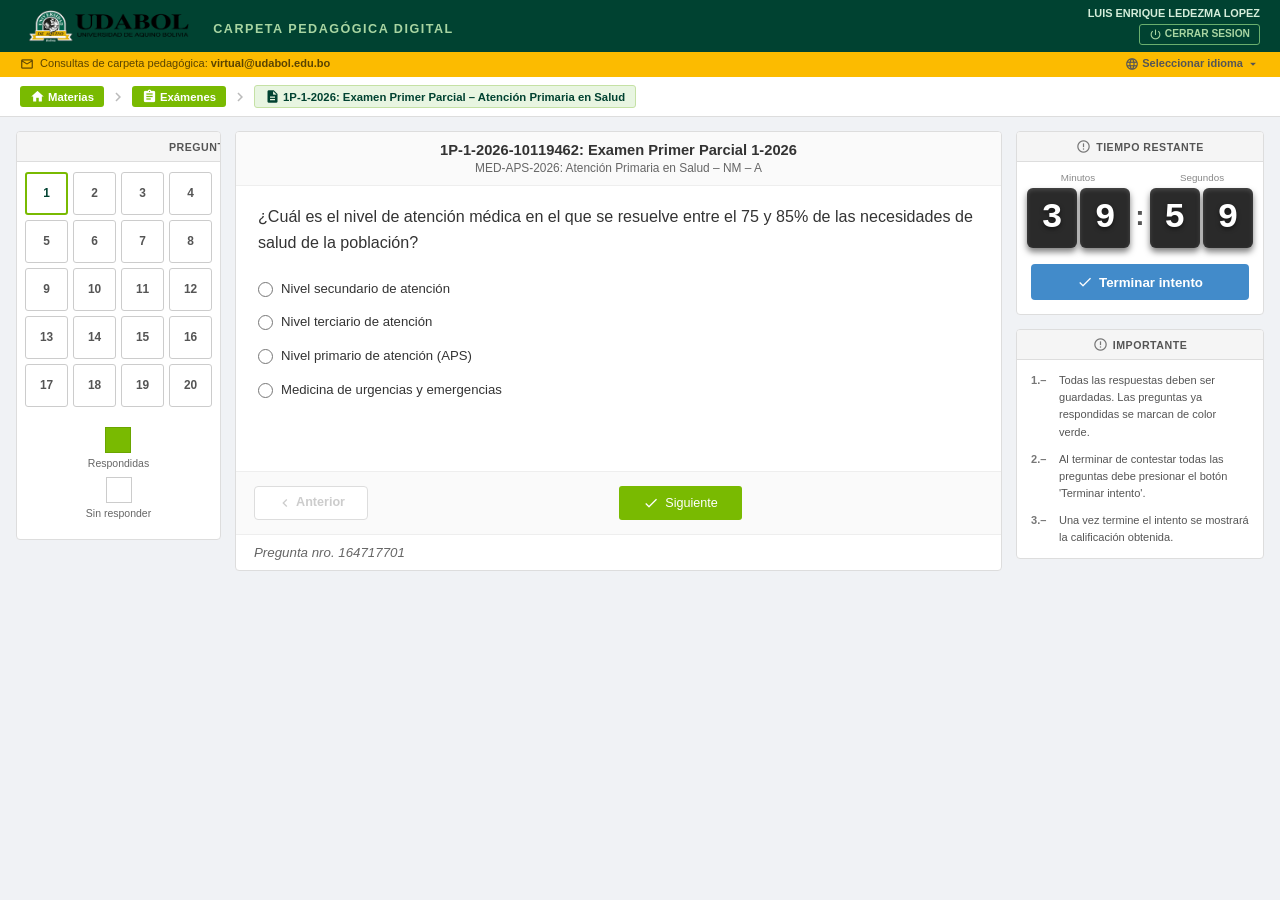
==== examen.html @ 2764cb0a "feat: implement exam interface with navigation, timer, and question bank management" ====
<!DOCTYPE html>
<html lang="es">
<head>
    <meta charset="UTF-8">
    <meta name="viewport" content="width=device-width, initial-scale=1.0">
    <title>Examen Primer Parcial – Atención Primaria | UDABOL</title>
    <link href="https://fonts.googleapis.com/icon?family=Material+Icons" rel="stylesheet">
    <link href="https://fonts.googleapis.com/css2?family=Roboto:wght@400;500;700&display=swap" rel="stylesheet">
    <link rel="stylesheet" href="stile.css">
</head>
<body>

<!-- TOP BAR -->
<div class="topbar">
    <div class="topbar-left">
        <div class="logo-box">
            <img src="udabol-logo.png" alt="UDABOL" class="logo-img">
        </div>
        <span class="topbar-center-title">CARPETA PEDAGÓGICA DIGITAL</span>
    </div>
    <div class="topbar-right">
        <div class="topbar-userblock">
            <span class="topbar-username" id="topbar-username">LUIS ENRIQUE LEDEZMA LOPEZ</span>
            <button class="btn-cerrar-sesion" onclick="finishAttempt()">
                <span class="material-icons" style="font-size:13px;vertical-align:middle;">power_settings_new</span>
                CERRAR SESION
            </button>
        </div>
    </div>
</div>

<!-- BARRA AMARILLA -->
<div class="alertbar">
    <span>
        <span class="material-icons alertbar-icon">mail_outline</span>
        Consultas de carpeta pedagógica:
        <a href="mailto:virtual@udabol.edu.bo">virtual@udabol.edu.bo</a>
    </span>
    <span class="alertbar-lang">
        <span class="material-icons" style="font-size:14px;vertical-align:middle;">language</span>
        Seleccionar idioma
        <span class="material-icons" style="font-size:14px;vertical-align:middle;">arrow_drop_down</span>
    </span>
</div>


<!-- ══════ EXAM SCREEN ══════ -->
<div id="exam-screen">


<!-- BREADCRUMB -->
<div class="breadcrumb-bar">
    <span class="crumb crumb-green">
        <span class="material-icons crumb-icon">home</span> Materias
    </span>
    <span class="material-icons crumb-sep">chevron_right</span>
    <span class="crumb crumb-green">
        <span class="material-icons crumb-icon">assignment</span> Exámenes
    </span>
    <span class="material-icons crumb-sep">chevron_right</span>
    <span class="crumb crumb-active">
        <span class="material-icons crumb-icon">description</span>
        1P-1-2026: Examen Primer Parcial – Atención Primaria en Salud
    </span>
</div>

<!-- GRID 3 COLUMNAS -->
<div class="page-grid">
    <aside class="col-left">
        <div class="white-box">
            <div class="box-header">
                <span class="material-icons box-header-icon">grid_view</span> PREGUNTAS
            </div>
            <div class="qnav-grid" id="qnav-grid"></div>
            <div class="legend-row">
                <div class="legend-item">
                    <div class="leg-swatch swatch-green"></div><span>Respondidas</span>
                </div>
                <div class="legend-item">
                    <div class="leg-swatch swatch-empty"></div><span>Sin responder</span>
                </div>
            </div>
        </div>
    </aside>

    <main class="col-center">
        <div class="white-box center-card">
            <div class="exam-meta">
                <div class="exam-meta-title">1P-1-2026-10119462: Examen Primer Parcial 1-2026</div>
                <div class="exam-meta-sub">MED-APS-2026: Atención Primaria en Salud – NM – A</div>
            </div>
            <div class="question-body" id="question-body">
                <div class="loading-init"><div class="mini-spinner"></div><p>Cargando examen…</p></div>
            </div>
            <div class="question-actions">
                <button id="prev-btn" class="btn-prev" onclick="goBack()" disabled>
                    <span class="material-icons" style="font-size:16px;vertical-align:middle;">chevron_left</span> Anterior
                </button>
                <button id="next-btn" class="btn-next" onclick="saveAndNext()" disabled>
                    <span class="material-icons" style="font-size:16px;vertical-align:middle;">check</span> Siguiente
                </button>
            </div>
            <div class="question-footer"><span id="q-footer-nro">Pregunta nro. —</span></div>
        </div>
    </main>

    <aside class="col-right">
        <div class="white-box timer-card">
            <div class="box-header" style="justify-content: center;">
                <span class="material-icons box-header-icon">error_outline</span> TIEMPO RESTANTE
            </div>
            <div class="timer-block">
                <div class="timer-labels"><span>Minutos</span><span></span><span>Segundos</span></div>
                <div class="timer-digits" id="timer-digits">
                    <div class="digit" id="d0">4</div>
                    <div class="digit" id="d1">0</div>
                    <div class="t-sep">:</div>
                    <div class="digit" id="d2">0</div>
                    <div class="digit" id="d3">0</div>
                </div>
            </div>
            <div class="timer-btn-row">
                <button id="term-btn" class="btn-term" onclick="finishAttempt()">
                    <span class="material-icons" style="font-size:16px;vertical-align:middle;">check</span> Terminar intento
                </button>
            </div>
        </div>
        <div class="white-box info-card">
            <div class="box-header" style="justify-content: center;">
                <span class="material-icons box-header-icon">error_outline</span> IMPORTANTE
            </div>
            <ol class="info-list">
                <li>Todas las respuestas deben ser guardadas. Las preguntas ya respondidas se marcan de color verde.</li>
                <li>Al terminar de contestar todas las preguntas debe presionar el botón 'Terminar intento'.</li>
                <li>Una vez termine el intento se mostrará la calificación obtenida.</li>
            </ol>
        </div>
    </aside>
</div>
</div><!-- /exam-screen -->

<!-- STATUS / OVERLAY / MODAL -->
<div id="status-toast" class="toast hidden"></div>
<div id="page-overlay" class="page-overlay hidden"><div class="overlay-spinner"></div></div>
<div id="finish-modal" class="modal-bg hidden">
    <div class="modal-box">
        <div class="modal-header">
            <span class="material-icons" style="vertical-align:middle;margin-right:6px;">school</span> Intento Finalizado
        </div>
        <div class="modal-body">
            <p>Respondidas: <strong id="m-ans">—</strong> / 20</p>
            <p class="modal-thanks">¡Intento Finalizado!</p>
        </div>
        <div class="modal-footer">
            <button class="btn-next" onclick="document.getElementById('finish-modal').classList.add('hidden')">
                <span class="material-icons" style="font-size:16px;vertical-align:middle;">close</span> Cerrar
            </button>
        </div>
    </div>
</div>

<script>
/* ════════════════════════════════════════════════════
   BANCO DE PREGUNTAS — 20 preguntas de Atención Primaria
   Embebidas directamente, sin depender del servidor
════════════════════════════════════════════════════ */
const QUESTIONS = [
    { id: 1, text: '¿Cuál es el nivel de atención médica en el que se resuelve entre el 75 y 85% de las necesidades de salud de la población?', options: { a: 'Nivel secundario de atención', b: 'Nivel terciario de atención', c: 'Nivel primario de atención (APS)', d: 'Medicina de urgencias y emergencias' } },
    { id: 2, text: 'En la Atención Primaria de Salud, ¿cuál de los siguientes principios fue declarado en la Conferencia de Alma-Ata (1978)?', options: { a: 'La salud es un privilegio exclusivo de países desarrollados', b: 'La salud para todos en el año 2000 mediante la APS', c: 'La medicina especializada debe preceder a la atención básica', d: 'El acceso a la salud depende exclusivamente del ingreso económico' } },
    { id: 3, text: 'Un paciente de 62 años presenta tos productiva de más de 3 semanas, pérdida de peso y sudoración nocturna. ¿Cuál es la primera sospecha diagnóstica en APS?', options: { a: 'Neumonía bacteriana adquirida en la comunidad', b: 'Asma bronquial severa', c: 'Tuberculosis pulmonar', d: 'Cáncer de pulmón en estadio IV' } },
    { id: 4, text: '¿Cuál es la vacuna que se administra al recién nacido en las primeras 24 horas de vida, según el esquema de vacunación en Bolivia?', options: { a: 'Triple viral (SRP)', b: 'BCG y vacuna contra la hepatitis B', c: 'Pentavalente y antipolio oral', d: 'Antineumocócica y antirrotavirus' } },
    { id: 5, text: 'Una madre trae a su niño de 3 años con fiebre de 38.8°C, tos y rinorrea de 4 días de evolución, sin dificultad respiratoria. ¿Cuál es el manejo más apropiado en APS?', options: { a: 'Internación y antibioticoterapia intravenosa inmediata', b: 'Solicitar tomografía de tórax urgente', c: 'Tratamiento sintomático, hidratación y control en 48 horas', d: 'Administración de corticoides inhalados de forma urgente' } },
    { id: 6, text: '¿Cuál de los siguientes parámetros se utiliza para clasificar la desnutrición según la OMS en niños menores de 5 años?', options: { a: 'Índice de masa corporal (IMC) mayor a 30', b: 'Peso para la talla (P/T) con puntaje Z menor a -2', c: 'Circunferencia abdominal mayor al percentil 90', d: 'Hemoglobina glicosilada (HbA1c) mayor al 6.5%' } },
    { id: 7, text: 'En el control prenatal, ¿cuántas consultas mínimas recomienda la OMS para un embarazo de bajo riesgo?', options: { a: '2 consultas (primer y tercer trimestre)', b: '4 consultas distribuidas a lo largo del embarazo', c: '8 o más contactos con el sistema de salud', d: '12 consultas mensuales desde el primer mes' } },
    { id: 8, text: '¿Cuál es la definición de "cobertura de vacunación" en el contexto de la Atención Primaria de Salud?', options: { a: 'El porcentaje de vacunas vencidas eliminadas del stock', b: 'El número de dosis de vacunas almacenadas en el centro de salud', c: 'El porcentaje de personas de la población objetivo que recibieron las vacunas programadas', d: 'La temperatura de conservación adecuada de las vacunas en la cadena de frío' } },
    { id: 9, text: 'Un paciente con diagnóstico de hipertensión arterial esencial (estadio 1) acude a consulta en el primer nivel. ¿Cuál es el tratamiento inicial recomendado?', options: { a: 'Digoxina más furosemida en dosis alta', b: 'Cambios en el estilo de vida durante 3 a 6 meses y seguimiento', c: 'Derivación inmediata a cardiología para inicio de tratamiento', d: 'Anticoagulación con warfarina y control semanal' } },
    { id: 10, text: '¿Qué instrumento de tamizaje se utiliza en APS para detectar depresión en adultos de forma breve y validada?', options: { a: 'Escala de Apgar familiar', b: 'Test de Audit-C', c: 'Cuestionario PHQ-9 (Patient Health Questionnaire)', d: 'Escala de Braden para úlceras por presión' } },
    { id: 11, text: 'En el modelo de atención familiar de APS, ¿cuál es el objetivo principal del "diagnóstico de salud familiar"?', options: { a: 'Identificar enfermedades raras en miembros de la familia', b: 'Determinar los problemas de salud, recursos y riesgos del grupo familiar para planificar intervenciones', c: 'Realizar cirugías ambulatorias en el domicilio del paciente', d: 'Sustituir la historia clínica individual por la historia colectiva' } },
    { id: 12, text: '¿Cuál de las siguientes acciones corresponde a la prevención primaria en salud?', options: { a: 'Diagnóstico precoz de diabetes mediante tamizaje en adultos mayores', b: 'Rehabilitación de pacientes después de un accidente cerebrovascular', c: 'Vacunación, educación sanitaria y promoción de hábitos saludables', d: 'Tratamiento oportuno de la tuberculosis para evitar contagios' } },
    { id: 13, text: 'Una paciente de 28 años embarazada a las 20 semanas presenta presión arterial de 150/100 mmHg en dos tomas con 6 horas de diferencia, sin proteinuria. ¿Cuál es el diagnóstico más probable?', options: { a: 'Hipertensión crónica preexistente', b: 'Preeclampsia con criterios de severidad', c: 'Hipertensión gestacional', d: 'Eclampsia inminente' } },
    { id: 14, text: '¿Cuál es la diarrea que representa mayor riesgo de mortalidad en niños menores de 5 años según la OMS?', options: { a: 'Diarrea crónica con moco y sangre', b: 'Diarrea aguda con deshidratación grave', c: 'Diarrea persistente con flatulencia', d: 'Diarrea osmótica por intolerancia a la lactosa' } },
    { id: 15, text: 'En el Programa de Control del Niño Sano, ¿qué evalúa la escala de Denver II?', options: { a: 'El estado nutricional mediante tablas de peso y talla', b: 'El desarrollo psicomotor en áreas personal-social, motora fina, lenguaje y motora gruesa', c: 'El riesgo cardiovascular en niños mayores de 10 años', d: 'La madurez pulmonar fetal antes del nacimiento' } },
    { id: 16, text: 'Un hombre de 50 años con IMC de 31 kg/m², sin síntomas, consulta para chequeo. La glucemia en ayunas es de 118 mg/dL. ¿Cuál es la clasificación diagnóstica?', options: { a: 'Diabetes mellitus tipo 2 establecida', b: 'Hipoglucemia de ayuno', c: 'Glucemia en ayunas alterada (prediabetes)', d: 'Síndrome metabólico con hiperglucemia severa' } },
    { id: 17, text: '¿Cuál es el método anticonceptivo de barrera más eficaz para la prevención simultánea de embarazo e infecciones de transmisión sexual (ITS)?', options: { a: 'Diafragma cervical con espermicida', b: 'Condón masculino de látex usado correctamente', c: 'Dispositivo intrauterino de cobre (DIU-T)', d: 'Método de lactancia materna exclusiva (MELA)' } },
    { id: 18, text: '¿Cuál es la primera causa de morbimortalidad evitable en el mundo según la OMS, que el equipo de APS debe abordar con consejería?', options: { a: 'Consumo de alcohol en menores de edad', b: 'Tabaquismo y consumo de tabaco en todas sus formas', c: 'Sedentarismo y actividad física insuficiente', d: 'Consumo excesivo de azúcares refinados' } },
    { id: 19, text: 'En el seguimiento de un paciente con diabetes mellitus tipo 2 en APS, ¿con qué frecuencia se recomienda solicitar la hemoglobina glicosilada (HbA1c)?', options: { a: 'Una vez al año, en el mes de enero', b: 'Cada 3 a 6 meses según el grado de control glucémico', c: 'Solo cuando el paciente refiere síntomas hiperglucémicos', d: 'Mensualmente junto con la glicemia en ayunas' } },
    { id: 20, text: '¿Cuál es el criterio de la OMS para clasificar la anemia en mujeres adultas no embarazadas?', options: { a: 'Hemoglobina menor a 13 g/dL', b: 'Hemoglobina menor a 12 g/dL', c: 'Hematocrito menor al 45%', d: 'Ferritina sérica menor a 50 ng/mL' } }
];

/* ════════════════════════════════════════════════════
   ESTADO DEL EXAMEN
════════════════════════════════════════════════════ */
const TOTAL       = QUESTIONS.length;
const DURATION    = 40 * 60; // 40 minutos en segundos
let qIndex        = 0;
let answers       = {};
let timerInterval = null;
let timeLeft      = DURATION;
let examStarted   = false;

const $  = id => document.getElementById(id);
const ov = s  => $('page-overlay').classList.toggle('hidden', !s);

/* ── Persistencia con localStorage ── */
const STORAGE_KEY = 'udabol_exam_state';

function saveState() {
    const state = {
        examStarted: examStarted,
        startTimestamp: localStorage.getItem('udabol_start_ts'),
        qIndex: qIndex,
        answers: answers
    };
    localStorage.setItem(STORAGE_KEY, JSON.stringify(state));
}

function loadState() {
    try {
        const raw = localStorage.getItem(STORAGE_KEY);
        if (!raw) return null;
        return JSON.parse(raw);
    } catch(e) { return null; }
}

function clearState() {
    localStorage.removeItem(STORAGE_KEY);
    localStorage.removeItem('udabol_start_ts');
}

/* ── Toast ── */
function toast(msg, cls = 'info', ms = 3500) {
    const el = $('status-toast');
    el.textContent = msg;
    el.className   = `toast ${cls}`;
    el.classList.remove('hidden');
    clearTimeout(el._t);
    el._t = setTimeout(() => el.classList.add('hidden'), ms);
}

/* ── Timer ── */
function renderTimer(t) {
    if (t < 0) t = 0;
    const m = String(Math.floor(t / 60)).padStart(2, '0');
    const s = String(t % 60).padStart(2, '0');
    ['d0','d1','d2','d3'].forEach((id, i) => $(id).textContent = (m + s)[i]);
    $('timer-digits').classList.toggle('digits-warn', t <= 300);
}

function startTimer() {
    if (timerInterval) return;
    timerInterval = setInterval(() => {
        // Calcular tiempo restante desde el timestamp de inicio
        const startTs = parseInt(localStorage.getItem('udabol_start_ts'), 10);
        const elapsed = Math.floor((Date.now() - startTs) / 1000);
        timeLeft = Math.max(0, DURATION - elapsed);
        renderTimer(timeLeft);
        saveState();
        if (timeLeft <= 0) {
            clearInterval(timerInterval);
            toast('¡Tiempo terminado!', 'warn', 8000);
            finishAttempt(true);
        }
    }, 1000);
}

/* ── Navegación lateral ── */
function buildNav() {
    const grid = $('qnav-grid');
    grid.innerHTML = '';
    for (let i = 0; i < TOTAL; i++) {
        const btn = document.createElement('button');
        btn.id = `qb-${i}`;
        btn.textContent = i + 1;
        if (i === TOTAL - 1) {
            btn.className = 'qbtn qbtn-link';
            btn.title     = 'Ir a UDABOL';
            btn.onclick   = () => window.open('https://virtual.udabol.edu.bo/carpetaverde/estudiante/examenes', '_blank');
        } else {
            btn.className = 'qbtn';
            btn.onclick   = () => { recordCurrent(); loadQ(i); };
        }
        grid.appendChild(btn);
    }
    refreshNav();
}

function refreshNav() {
    for (let i = 0; i < TOTAL; i++) {
        const btn = $(`qb-${i}`);
        if (!btn) continue;
        btn.className = 'qbtn';
        if (i === qIndex)       btn.classList.add('qbtn-active');
        if (answers[i] != null) btn.classList.add('qbtn-done');
    }
}

function recordCurrent() {
    const sel = document.querySelector('input[name="opt"]:checked');
    if (sel) { answers[qIndex] = sel.value; refreshNav(); saveState(); }
}

function loadQ(idx) {
    if (idx < 0 || idx >= TOTAL) return;
    qIndex = idx;
    const q = QUESTIONS[idx], saved = answers[idx];
    $('question-body').innerHTML = `
        <p class="q-text">${q.text}</p>
        <div class="options-list">
            ${['a','b','c','d'].map(o => `
            <label class="option-row" id="lb-${o}">
                <input type="radio" name="opt" value="${o}" ${saved === o ? 'checked' : ''} onchange="onPick('${o}')">
                ${q.options[o]}
            </label>`).join('')}
        </div>`;
    $('q-footer-nro').textContent = `Pregunta nro. 1647177${String(q.id).padStart(2, '0')}`;
    refreshNav();
    $('prev-btn').disabled = idx === 0;
    saveState();
}

function onPick(val) {
    document.querySelectorAll('.option-row').forEach(l => l.classList.remove('option-selected'));
    const lbl = $(`lb-${val}`);
    if (lbl) lbl.classList.add('option-selected');
    answers[qIndex] = val;
    refreshNav();
    saveState();
}

function goBack() { recordCurrent(); if (qIndex > 0) loadQ(qIndex - 1); }

function saveAndNext() {
    recordCurrent();
    if (qIndex < TOTAL - 1) loadQ(qIndex + 1);
    else toast('Última pregunta. Puedes terminar el intento.', 'info', 5000);
}

function finishAttempt(auto = false) {
    if (!auto && !confirm('¿Estás seguro de que quieres terminar el intento?')) return;
    clearInterval(timerInterval);
    $('m-ans').textContent = Object.keys(answers).length;
    $('finish-modal').classList.remove('hidden');
    ['prev-btn','next-btn','term-btn'].forEach(id => $(id).disabled = true);
    clearState();
}

/* ════════════════════════════════════════════════════
   INICIO — carga directa del examen
════════════════════════════════════════════════════ */
window.addEventListener('DOMContentLoaded', () => {
    // Si no hay timestamp de inicio, crear uno ahora
    if (!localStorage.getItem('udabol_start_ts')) {
        localStorage.setItem('udabol_start_ts', String(Date.now()));
    }

    // Restaurar estado previo si existe
    const saved = loadState();
    if (saved && saved.examStarted) {
        answers = saved.answers || {};
        qIndex  = saved.qIndex || 0;
    }

    // Calcular tiempo restante
    const startTs = parseInt(localStorage.getItem('udabol_start_ts'), 10);
    const elapsed = Math.floor((Date.now() - startTs) / 1000);
    timeLeft = Math.max(0, DURATION - elapsed);
    examStarted = true;

    renderTimer(timeLeft);
    buildNav();
    loadQ(qIndex);
    $('prev-btn').disabled = qIndex === 0;
    $('next-btn').disabled = false;

    if (timeLeft <= 0) {
        toast('¡Tiempo terminado!', 'warn', 8000);
        finishAttempt(true);
    } else {
        startTimer();
        saveState();
    }
});

/* ════════════════════════════════════════════════════
   REGISTRO DEL SERVICE WORKER (Para funcionar Offline)
════════════════════════════════════════════════════ */
if ('serviceWorker' in navigator) {
    window.addEventListener('load', () => {
        navigator.serviceWorker.register('./sw.js')
            .then(r => console.log('SW registrado:', r.scope))
            .catch(e => console.log('SW error:', e));
    });
}
</script>
</body>
</html>
---- stile.css ----
/* ============================================================
   UDABOL – Réplica exacta (desktop + mobile)
   ============================================================ */

*, *::before, *::after { box-sizing: border-box; margin: 0; padding: 0; }

body {
    font-family: -apple-system, BlinkMacSystemFont, "Segoe UI", Arial, sans-serif;
    font-size: 14px;
    background: #f0f2f5;
    color: #333;
    min-height: 100vh;
}

/* ════════════════════════════════════
   START SCREEN — Réplica UDABOL
════════════════════════════════════ */
#start-screen {
    background: #1a1a1a;
    min-height: calc(100vh - 90px);
}
.start-body {
    padding: 14px 16px;
}
.start-card {
    background: #fff;
    border: 1px solid #ddd;
    border-radius: 4px;
    overflow: hidden;
}
.start-card-header {
    padding: 10px 14px;
    font-size: 0.95em;
    font-weight: 700;
    color: #333;
    border-bottom: 1px solid #eee;
    display: flex;
    align-items: center;
    gap: 6px;
}
.start-card-content {
    padding: 14px;
}
/* Aviso rojo IMPORTANTE */
.start-important {
    background: #f8d7da;
    border: 1px solid #f5c6cb;
    border-radius: 4px;
    padding: 12px 14px;
    font-size: 0.85em;
    color: #721c24;
    line-height: 1.5;
    margin-bottom: 14px;
}
.start-important strong {
    color: #c0392b;
}
/* Horario */
.start-horario {
    font-size: 0.84em;
    color: #555;
    line-height: 1.55;
    margin-bottom: 14px;
}
.start-horario strong {
    color: #333;
}
/* Tabla de exámenes */
.start-table-wrap {
    overflow-x: auto;
}
.start-exam-table {
    width: 100%;
    border-collapse: collapse;
    font-size: 0.82em;
}
.start-exam-table th {
    background: #f5f5f5;
    border: 1px solid #ddd;
    padding: 7px 8px;
    text-align: left;
    font-weight: 700;
    color: #555;
    font-size: 0.78em;
    text-transform: uppercase;
    letter-spacing: 0.3px;
    white-space: nowrap;
}
.start-exam-table td {
    border: 1px solid #ddd;
    padding: 8px 8px;
    color: #444;
    vertical-align: top;
    line-height: 1.45;
}
/* Botón Comenzar en la tabla */
.btn-comenzar {
    background: #79ba01;
    color: #fff;
    border: none;
    border-radius: 3px;
    padding: 6px 12px;
    font-size: 0.88em;
    font-weight: 600;
    cursor: pointer;
    white-space: nowrap;
    display: inline-flex;
    align-items: center;
    gap: 4px;
}
.btn-comenzar:hover {
    background: #6aa500;
}

/* ════════════════════════════════════
   TOP BAR
════════════════════════════════════ */
.topbar {
    background-color: #004231;
    color: #fff;
    display: flex;
    justify-content: space-between;
    align-items: center;
    padding: 7px 20px;
    gap: 12px;
}
.topbar-left  { display: flex; align-items: center; gap: 16px; }
.topbar-right { display: flex; align-items: center; }

.logo-box {
    background: transparent;
    border-radius: 3px;
    padding: 3px 8px;
    display: flex;
    align-items: center;
}
.logo-img { height: 32px; width: auto; display: block; object-fit: contain; }

.topbar-center-title {
    font-size: 0.9em;
    font-weight: 700;
    letter-spacing: 1.5px;
    color: #a8d5a2;
    margin-top: 5px;
}

.topbar-userblock {
    display: flex;
    flex-direction: column;
    align-items: flex-end;
    gap: 3px;
}
.topbar-username {
    font-size: 0.78em;
    font-weight: 700;
    color: #d4edda;
    line-height: 1.2;
    text-align: right;
}
.btn-cerrar-sesion {
    background: transparent;
    border: 1px solid #6aaf6e;
    color: #a8d5a2;
    border-radius: 3px;
    padding: 3px 9px;
    font-size: 0.73em;
    font-weight: 700;
    cursor: pointer;
    white-space: nowrap;
}

/* ════════════════════════════════════
   ALERT BAR
════════════════════════════════════ */
.alertbar {
    background-color: #fcbb00;
    border-bottom: 1px solid #fcbb00;
    padding: 5px 20px;
    display: flex;
    justify-content: space-between;
    align-items: center;
    font-size: 0.79em;
    color: #5a4300;
    flex-wrap: wrap;
    gap: 6px;
}
.alertbar a { color: #5a4300; font-weight: 700; text-decoration: none; }
.alertbar-lang { cursor: pointer; font-weight: 700; color: #555; white-space: nowrap; }
.alertbar-icon { font-size: 14px !important; vertical-align: middle; margin-right: 3px; }

/* ════════════════════════════════════
   BREADCRUMB
════════════════════════════════════ */
.breadcrumb-bar {
    background: #fff;
    border-bottom: 1px solid #ddd;
    padding: 8px 20px;
    display: flex;
    align-items: center;
    flex-wrap: wrap;
    gap: 5px;
    font-size: 0.81em;
}
.crumb {
    padding: 3px 10px;
    border-radius: 3px;
    font-weight: 600;
    white-space: nowrap;
    display: inline-flex;
    align-items: center;
    gap: 3px;
}
.crumb-green  { background: #79ba01; color: #fff; }
.crumb-active { background: #e8f5e1; color: #004231; border: 1px solid #c5e1a5; }
.crumb-sep    { color: #bbb; font-size: 18px !important; vertical-align: middle; }
.crumb-icon   { font-size: 15px !important; }

/* ════════════════════════════════════
   GRID PRINCIPAL  –  3 columnas
════════════════════════════════════ */
.page-grid {
    max-width: 1380px;
    margin: 0 auto;
    padding: 14px 16px;
    display: grid;
    grid-template-columns: 205px 1fr 248px;
    gap: 14px;
    align-items: start;
}

/* ════════════════════════════════════
   BOX BASE
════════════════════════════════════ */
.white-box {
    background: #fff;
    border: 1px solid #ddd;
    border-radius: 4px;
    overflow: hidden;
}
.box-header {
    background: #f5f5f5;
    border-bottom: 1px solid #ddd;
    padding: 7px 12px;
    font-size: 0.76em;
    font-weight: 700;
    color: #555;
    letter-spacing: 0.5px;
    text-transform: uppercase;
    display: flex;
    align-items: center;
    gap: 5px;
}
.box-header-icon { font-size: 15px !important; color: #777; }

/* ════════════════════════════════════
   COLUMNA IZQUIERDA – botones nav
════════════════════════════════════ */
.col-left .white-box { padding-bottom: 6px; }

.qnav-grid {
    display: grid;
    grid-template-columns: repeat(4, 1fr);
    gap: 5px;
    padding: 10px 8px;
}

/* Botón de pregunta — sin hover, simple */
.qbtn {
    aspect-ratio: 1;
    border: 1px solid #ccc;
    border-radius: 3px;
    background: #fff;
    color: #555;
    font-size: 0.85em;
    font-weight: 600;
    cursor: pointer;
    display: flex;
    align-items: center;
    justify-content: center;
    line-height: 1;
    /* Sin transición ni hover */
}

/* Activo (pregunta actual) */
.qbtn.qbtn-active {
    border: 2px solid #79ba01;
    color: #004231;
    font-weight: 700;
}

/* Respondida → verde sólido */
.qbtn.qbtn-done                    { background: #79ba01; color: #fff; border-color: #6aa500; }
.qbtn.qbtn-done.qbtn-active        { outline-color: #fff; }

/* Leyenda */
.legend-row {
    display: flex;
    justify-content: center;
    flex-direction: column;
    align-items: center;
    gap: 8px;
    padding: 10px 8px 14px;
}
.legend-item { display: flex; flex-direction: column; align-items: center; gap: 4px; font-size: 0.75em; color: #666; }
.leg-swatch  { width: 26px; height: 26px; border: 1px solid #ccc; flex-shrink: 0; display: flex; align-items: center; justify-content: center; box-sizing: border-box; }
.swatch-green { background: #79ba01; border-color: #6aa500; }
.swatch-empty { background: #fff; }

/* ════════════════════════════════════
   COLUMNA CENTRO
════════════════════════════════════ */
.center-card {
    display: flex;
    flex-direction: column;
    min-height: 440px;
}

.exam-meta {
    padding: 10px 18px;
    border-bottom: 1px solid #eee;
    background: #fafafa;
    text-align: center;
}
.exam-meta-title { font-size: 1.05em; font-weight: 700; color: #333; }
.exam-meta-sub   { font-size: 0.85em; color: #666; margin-top: 3px; }

.question-body {
    padding: 18px 22px;
    flex: 1;
}

/* Loading */
.loading-init {
    display: flex; flex-direction: column; align-items: center;
    justify-content: center; gap: 14px;
    color: #999; font-size: 0.9em; padding: 40px 0;
}
.mini-spinner {
    width: 30px; height: 30px;
    border: 4px solid #ddd;
    border-top-color: #79ba01;
    border-radius: 50%;
    animation: spin 0.8s linear infinite;
}

/* Texto pregunta */
.q-text {
    font-size: 1.15em;
    line-height: 1.6;
    color: #333;
    margin-bottom: 18px;
}

/* ── Opciones: radio plano, sin caja, idéntico a la imagen ── */
.options-list {
    display: flex;
    flex-direction: column;
    gap: 4px;          /* espacio mínimo entre opciones */
}

.option-row {
    display: flex;
    align-items: flex-start;
    gap: 8px;
    padding: 5px 0;    /* solo padding vertical, sin borde ni fondo */
    cursor: pointer;
    font-size: 0.94em;
    color: #333;
    line-height: 1.5;
    background: none;
    border: none;
}

/* Radio nativo — sin estilos adicionales */
.option-row input[type=radio] {
    margin-top: 3px;
    flex-shrink: 0;
    cursor: pointer;
    width: 15px;
    height: 15px;
}

/* Sin clase .option-selected — el radio nativo muestra el estado */

/* Error block */
.error-block {
    text-align: center; padding: 40px 20px;
    display: flex; flex-direction: column; gap: 12px; color: #666;
}
.err-detail { font-size: 0.82em; color: #dc3545; }

/* Botones Anterior / Siguiente */
.question-actions {
    display: flex;
    justify-content: center;      /* centrado como en la imagen */
    gap: 10px;
    padding: 14px 18px;
    border-top: 1px solid #eee;
    background: #fafafa;
}

.btn-prev {
    background: #fff;
    color: #79ba01;
    border: 1px solid #79ba01;
    border-radius: 4px;
    padding: 8px 22px;
    font-size: 0.9em;
    font-weight: 700;
    cursor: pointer;
}
.btn-prev:disabled { color: #ccc; border-color: #ddd; cursor: not-allowed; }

/* Siguiente — verde exacto, centrado, pequeño */
.btn-next {
    background: #79ba01;
    color: #fff;
    border: none;
    border-radius: 3px;
    padding: 8px 24px;
    font-size: 0.9em;
    font-weight: normal;
    cursor: pointer;
    display: flex;
    align-items: center;
    gap: 6px;
    margin: 0 auto;
}
.btn-next:disabled { background: #ccc; cursor: not-allowed; }

.question-footer {
    padding: 10px 18px;
    font-size: 0.95em;
    color: #666;
    font-style: italic;
    border-top: 1px solid #eee;
}

/* ════════════════════════════════════
   COLUMNA DERECHA
════════════════════════════════════ */
.col-right { display: flex; flex-direction: column; gap: 14px; }

/* Timer */
.timer-card { padding-bottom: 0; }
.timer-block { padding: 10px 10px 6px; }

.timer-labels {
    display: grid;
    grid-template-columns: 1fr 22px 1fr;
    font-size: 0.7em;
    color: #888;
    text-align: center;
    margin-bottom: 5px;
}

.timer-digits {
    display: flex;
    justify-content: center;
    align-items: center;
    gap: 3px;
}

.digit {
    background: #2a2a2a;
    color: #fff;
    font-family: 'Courier New', Courier, monospace;
    font-size: 2.5em;
    font-weight: 700;
    width: 52px;
    height: 60px;
    display: flex; align-items: center; justify-content: center;
    border-radius: 6px;
    box-shadow: 0 4px 6px rgba(0,0,0,0.5), inset 0 2px 4px rgba(255,255,255,0.15);
    text-shadow: 0 2px 4px rgba(0,0,0,0.5);
    user-select: none;
}

.t-sep {
    font-size: 2em;
    font-weight: 700;
    color: #555;
    padding: 0 2px;
    margin-bottom: 5px;
    user-select: none;
}

.timer-digits.digits-warn .digit {
    background: #c0392b;
    animation: blink 1s ease-in-out infinite;
}
@keyframes blink { 0%,100%{opacity:1} 50%{opacity:.72} }

.timer-btn-row { padding: 10px 14px 14px; }

.btn-term {
    width: 100%;
    background: #428bca;
    color: #fff;
    border: none;
    border-radius: 4px;
    padding: 10px;
    font-size: 0.95em;
    font-weight: 700;
    cursor: pointer;
    display: flex;
    align-items: center;
    justify-content: center;
    gap: 6px;
}
.btn-term:disabled { background: #b0b8bc; cursor: not-allowed; }

/* Info */
.info-list {
    list-style: none;
    padding: 12px 14px;
    counter-reset: ic;
    display: flex; flex-direction: column; gap: 10px;
}
.info-list li {
    counter-increment: ic;
    display: flex; gap: 8px;
    font-size: 0.79em;
    line-height: 1.55;
    color: #555;
}
.info-list li::before {
    content: counter(ic)".–";
    font-weight: 700;
    color: #777;
    flex-shrink: 0;
    min-width: 20px;
}

/* ════════════════════════════════════
   TOAST / OVERLAY / MODAL
════════════════════════════════════ */
.toast {
    position: fixed;
    bottom: 22px; left: 50%; transform: translateX(-50%);
    padding: 9px 22px;
    border-radius: 5px;
    color: #fff; font-weight: 700; font-size: 0.86em;
    z-index: 1000;
    box-shadow: 0 4px 16px rgba(0,0,0,.22);
    white-space: nowrap; max-width: 90vw;
    overflow: hidden; text-overflow: ellipsis;
}
.toast.info { background: #17a2b8; }
.toast.ok   { background: #28a745; }
.toast.err  { background: #dc3545; }
.toast.warn { background: #e67e22; }

.page-overlay {
    position: fixed; inset: 0;
    background: rgba(0,0,0,.38);
    display: flex; align-items: center; justify-content: center;
    z-index: 2000;
}
.overlay-spinner {
    width: 44px; height: 44px;
    border: 5px solid rgba(255,255,255,.3);
    border-top-color: #fff;
    border-radius: 50%;
    animation: spin .7s linear infinite;
}
@keyframes spin { to { transform: rotate(360deg); } }

.modal-bg {
    position: fixed; inset: 0;
    background: rgba(0,0,0,.50);
    display: flex; align-items: center; justify-content: center;
    z-index: 3000; padding: 16px;
}
.modal-box {
    background: #fff; border-radius: 6px;
    max-width: 380px; width: 100%;
    box-shadow: 0 12px 38px rgba(0,0,0,.3);
    overflow: hidden;
    animation: mIn .22s ease;
}
@keyframes mIn { from{transform:scale(.9);opacity:0} to{transform:scale(1);opacity:1} }
.modal-header { background: #004231; color: #fff; padding: 16px 20px; font-size: 1.05em; font-weight: 700; display:flex; align-items:center; gap:8px; }
.modal-body   { padding: 20px; display: flex; flex-direction: column; gap: 10px; font-size: .92em; color: #444; }
.modal-thanks { background: #e8f5e1; border: 1px solid #c5e1a5; color: #004231;
                border-radius: 4px; padding: 10px 14px; font-weight: 700; text-align: center; margin-top: 6px; }
.modal-footer { padding: 14px 20px; border-top: 1px solid #eee; display: flex; justify-content: flex-end; }

.hidden { display: none !important; }

/* ════════════════════════════════════
   RESPONSIVE – TABLET  ≤ 1024px
════════════════════════════════════ */
@media (max-width: 1024px) {
    .page-grid {
        grid-template-columns: 1fr;
        gap: 12px;
    }
    .col-left   { order: 1; }
    .col-center { order: 2; }
    .col-right  { order: 3; flex-direction: row; gap: 12px; }
    .col-right > .white-box { flex: 1; }
    /* 2 filas × 10 */
    .qnav-grid { grid-template-columns: repeat(10, 1fr); }
}

/* ════════════════════════════════════
   RESPONSIVE – MÓVIL  ≤ 600px
   Idéntico a las imágenes de referencia
════════════════════════════════════ */
@media (max-width: 600px) {

    /* ── Top bar ── */
    .topbar-center-title { display: none; }
    .topbar { padding: 6px 10px; }
    .topbar-username {
        max-width: 150px; font-size: 0.74em;
        overflow: hidden; text-overflow: ellipsis; white-space: nowrap;
    }

    /* ── Alertbar / Breadcrumb ── */
    .alertbar {
        flex-direction: column; align-items: flex-start;
        font-size: 0.75em; padding: 5px 10px;
    }
    .breadcrumb-bar { padding: 7px 10px; font-size: 0.75em; }
    .crumb-active   { word-break: break-word; }

    /* ── Grid: 1 columna, nav ARRIBA ── */
    body { background: #fff; font-size: 15px; }
    .page-grid {
        grid-template-columns: 1fr;
        padding: 0;
        gap: 0;
    }
    .white-box {
        border: none;
        border-radius: 0;
        margin-bottom: 0;
    }
    .col-left .box-header { display: none; } /* Ocultar header PREGUNTAS en móvil */

    .col-left   { order: 1; }
    .col-center { order: 2; }
    .col-right  { order: 3; flex-direction: column; }
    .qnav-grid {
        display: flex;
        flex-direction: column;
        align-items: center;       /* centrado */
        gap: 5px;
        padding: 10px 12px;
        max-height: 280px;
        overflow-y: auto;
    }

    .qbtn {
        aspect-ratio: unset;
        appearance: none;
        -webkit-appearance: none;
        width: 28px !important;
        height: 28px !important;
        min-width: 28px !important;
        max-width: 28px !important;
        min-height: 28px !important;
        max-height: 28px !important;
        box-sizing: border-box !important;
        border: 1px solid #ccc !important;
        border-radius: 0 !important;          
        font-size: 0.85em;
        font-weight: normal !important;       
        color: #555;
        background: #fff;
        display: flex !important;
        align-items: center !important;
        justify-content: center !important;
        padding: 0 !important;
        margin: 0 !important;
    }
    .qbtn.qbtn-active { font-weight: normal; border: 1px solid #79ba01; }

    /* ── Leyenda ── */
    .legend-row {
        flex-direction: column;
        align-items: center;
        gap: 10px;
        padding: 6px 12px 18px;
    }
    .legend-item { display: flex; flex-direction: column; align-items: center; gap: 4px; font-size: 0.75em; color: #666; }
.leg-swatch  { width: 28px; height: 28px; border: 1px solid #ccc; flex-shrink: 0; display: flex; align-items: center; justify-content: center; box-sizing: border-box; }
.swatch-green { background: #79ba01; border-color: #6aa500; }
.swatch-empty { background: #fff; }

    .exam-meta {
        padding: 15px 12px;
        background: #fff;
        border-top: 1px solid #eee;
        border-bottom: 1px solid #eee;
    }
    .exam-meta-title { font-size: 1.1em; margin-bottom: 8px; }
    .exam-meta-sub   { font-size: 0.9em; }

    /* ── Pregunta ── */
    .question-body { padding: 20px 14px; background: #fff; }
    .q-text        { font-size: 1.25em; line-height: 1.5; color: #333; }

    /* ── Opciones: radio plano, idéntico a imagen ── */
    .options-list { gap: 12px; }
    .option-row { font-size: 0.95em; padding: 4px 0; color: #555; align-items: center; }

    /* ── Botones: Siguiente centrado exacto ── */
    .question-actions {
        flex-direction: column;
        align-items: center;
        padding: 20px 14px;
        gap: 8px;
        border-top: none;
        background: none;
    }
    .btn-next {
        width: auto;
        min-width: 150px;
        padding: 10px 18px;
        font-size: 1em;
        justify-content: center;
        background: #79ba01;
    }
    .btn-prev {
        display: none; /* En la imagen no se ve botón anterior, simplificamos */
    }

    /* ── Timer ── */
    .digit  { width: 48px; height: 56px; font-size: 2.3em; }
    .t-sep  { font-size: 1.8em; }

    /* ── Toast ── */
    .toast { font-size: 0.79em; padding: 8px 14px; bottom: 10px; }

    /* ── Start screen mobile ── */
    #start-screen { background: #1a1a1a; }
    .start-body { padding: 10px; }
    .start-card-header { font-size: 0.9em; }
    .start-card-content { padding: 10px; }
    .start-important { font-size: 0.82em; }
    .start-horario { font-size: 0.8em; }
    .start-exam-table { font-size: 0.75em; }
    .start-exam-table td,
    .start-exam-table th { padding: 6px 5px; }
}
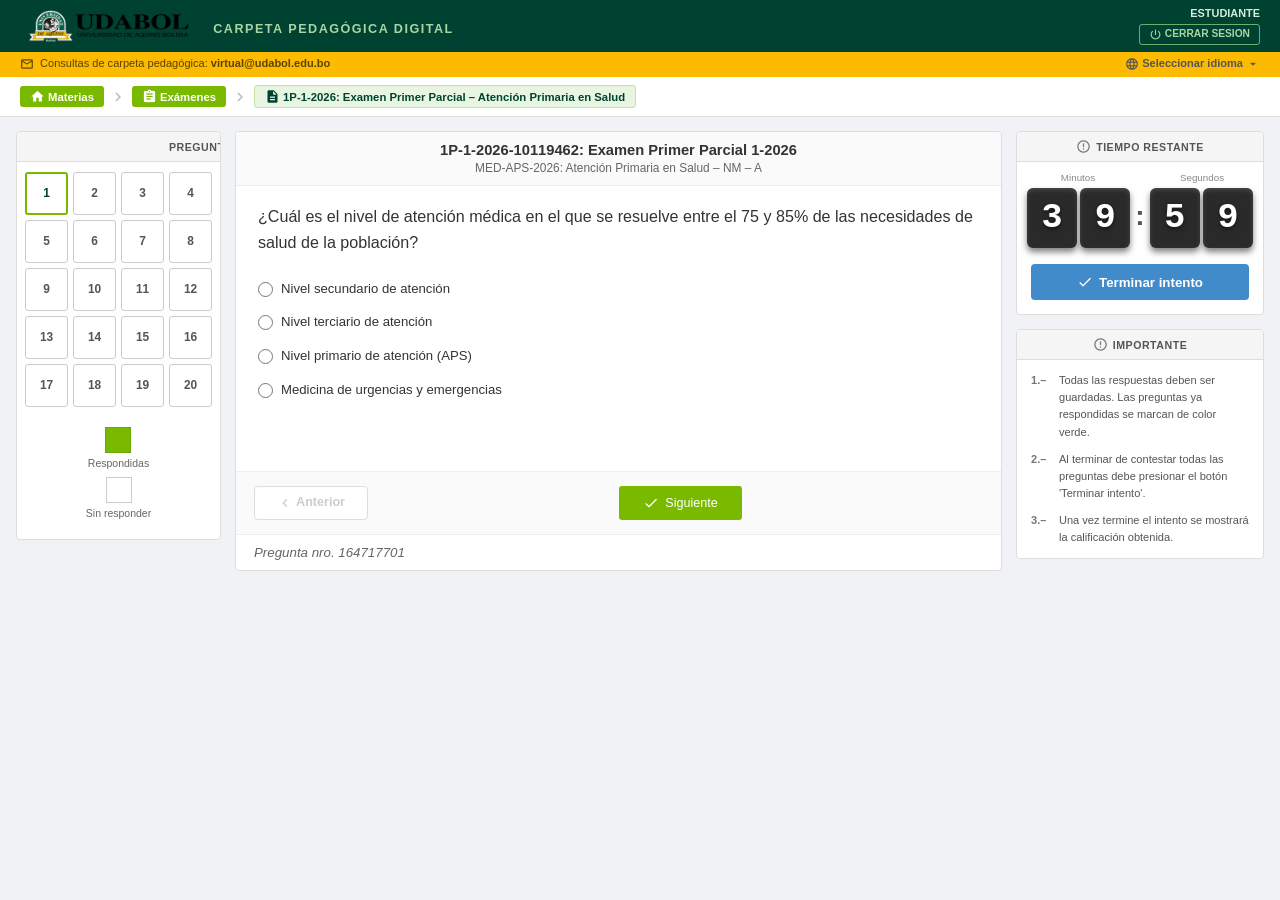
==== commit e1d0532a: "feat: add name identification modal and persistent user session management" ====
--- a/examen.html
+++ b/examen.html
@@ -20,7 +20,7 @@
     </div>
     <div class="topbar-right">
         <div class="topbar-userblock">
-            <span class="topbar-username" id="topbar-username">LUIS ENRIQUE LEDEZMA LOPEZ</span>
+            <span class="topbar-username" id="topbar-username">ESTUDIANTE</span>
             <button class="btn-cerrar-sesion" onclick="finishAttempt()">
                 <span class="material-icons" style="font-size:13px;vertical-align:middle;">power_settings_new</span>
                 CERRAR SESION
@@ -160,10 +160,7 @@
 </div>
 
 <script>
-/* ════════════════════════════════════════════════════
-   BANCO DE PREGUNTAS — 20 preguntas de Atención Primaria
-   Embebidas directamente, sin depender del servidor
-════════════════════════════════════════════════════ */
+
 const QUESTIONS = [
     { id: 1, text: '¿Cuál es el nivel de atención médica en el que se resuelve entre el 75 y 85% de las necesidades de salud de la población?', options: { a: 'Nivel secundario de atención', b: 'Nivel terciario de atención', c: 'Nivel primario de atención (APS)', d: 'Medicina de urgencias y emergencias' } },
     { id: 2, text: 'En la Atención Primaria de Salud, ¿cuál de los siguientes principios fue declarado en la Conferencia de Alma-Ata (1978)?', options: { a: 'La salud es un privilegio exclusivo de países desarrollados', b: 'La salud para todos en el año 2000 mediante la APS', c: 'La medicina especializada debe preceder a la atención básica', d: 'El acceso a la salud depende exclusivamente del ingreso económico' } },
@@ -342,12 +339,21 @@
     $('finish-modal').classList.remove('hidden');
     ['prev-btn','next-btn','term-btn'].forEach(id => $(id).disabled = true);
     clearState();
+    // Limpiar sesión y volver al inicio
+    localStorage.removeItem('udabol_user_name');
+    localStorage.removeItem('udabol_exam_started');
 }
 
 /* ════════════════════════════════════════════════════
    INICIO — carga directa del examen
 ════════════════════════════════════════════════════ */
 window.addEventListener('DOMContentLoaded', () => {
+    // Cargar nombre guardado
+    const savedName = localStorage.getItem('udabol_user_name');
+    if (savedName) {
+        $('topbar-username').textContent = savedName;
+    }
+
     // Si no hay timestamp de inicio, crear uno ahora
     if (!localStorage.getItem('udabol_start_ts')) {
         localStorage.setItem('udabol_start_ts', String(Date.now()));
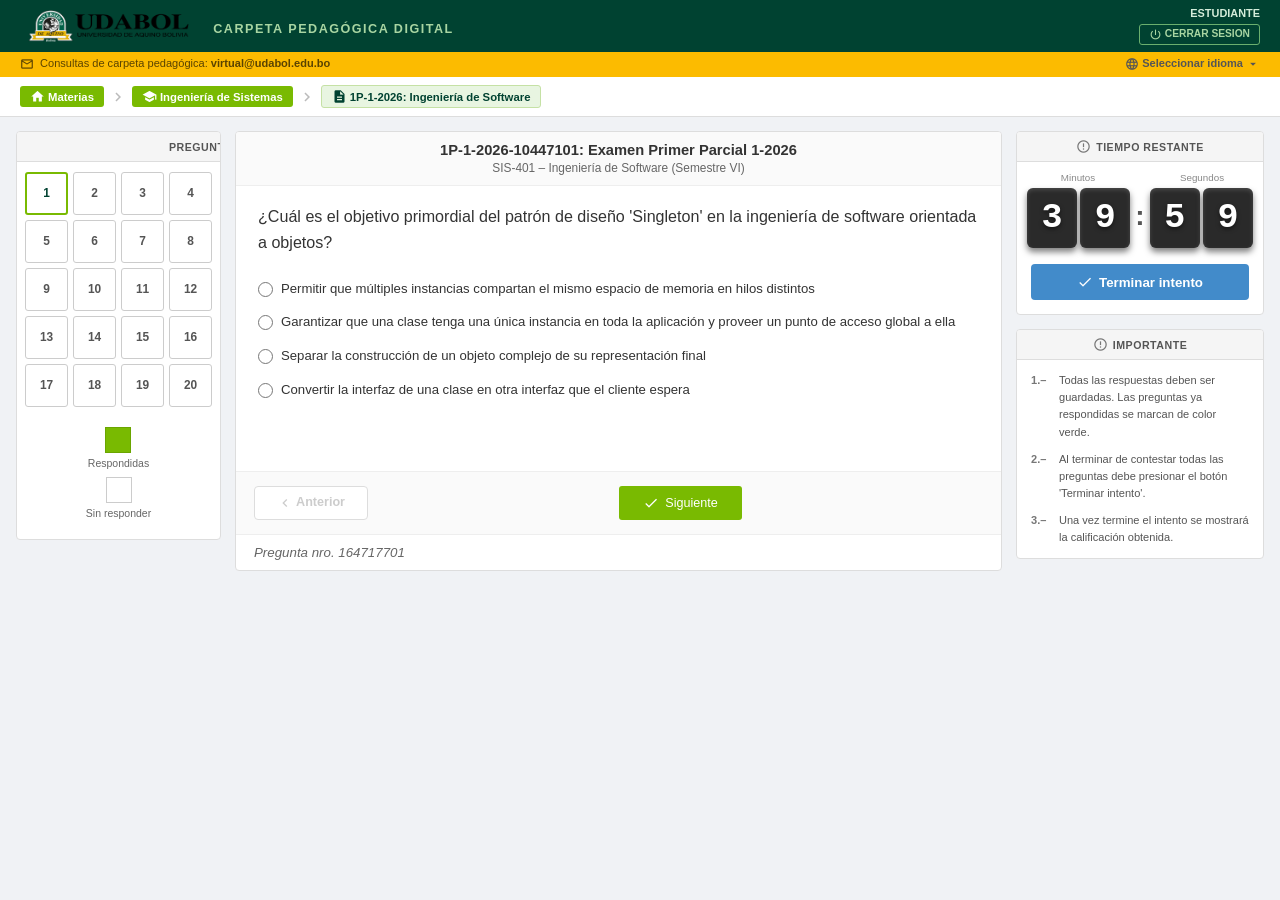
==== commit 443d2dcc: "refactor: extract exam questions into separate data file and enhance completion modal UI" ====
--- a/examen.html
+++ b/examen.html
@@ -7,6 +7,7 @@
     <link href="https://fonts.googleapis.com/icon?family=Material+Icons" rel="stylesheet">
     <link href="https://fonts.googleapis.com/css2?family=Roboto:wght@400;500;700&display=swap" rel="stylesheet">
     <link rel="stylesheet" href="stile.css">
+    <script src="data/examData.js"></script>
 </head>
 <body>
 
@@ -50,17 +51,17 @@
 
 <!-- BREADCRUMB -->
 <div class="breadcrumb-bar">
-    <span class="crumb crumb-green">
+    <a href="index.html" class="crumb crumb-green" style="text-decoration: none;">
         <span class="material-icons crumb-icon">home</span> Materias
-    </span>
+    </a>
     <span class="material-icons crumb-sep">chevron_right</span>
     <span class="crumb crumb-green">
-        <span class="material-icons crumb-icon">assignment</span> Exámenes
+        <span class="material-icons crumb-icon">school</span> <span id="crumb-career">Carrera</span>
     </span>
     <span class="material-icons crumb-sep">chevron_right</span>
     <span class="crumb crumb-active">
         <span class="material-icons crumb-icon">description</span>
-        1P-1-2026: Examen Primer Parcial – Atención Primaria en Salud
+        <span id="crumb-subject">1P-1-2026: Examen Primer Parcial</span>
     </span>
 </div>
 
@@ -86,8 +87,8 @@
     <main class="col-center">
         <div class="white-box center-card">
             <div class="exam-meta">
-                <div class="exam-meta-title">1P-1-2026-10119462: Examen Primer Parcial 1-2026</div>
-                <div class="exam-meta-sub">MED-APS-2026: Atención Primaria en Salud – NM – A</div>
+                <div class="exam-meta-title" id="exam-meta-title">1P-1-2026: Examen Primer Parcial 1-2026</div>
+                <div class="exam-meta-sub" id="exam-meta-sub">Materia</div>
             </div>
             <div class="question-body" id="question-body">
                 <div class="loading-init"><div class="mini-spinner"></div><p>Cargando examen…</p></div>
@@ -148,41 +149,39 @@
             <span class="material-icons" style="vertical-align:middle;margin-right:6px;">school</span> Intento Finalizado
         </div>
         <div class="modal-body">
-            <p>Respondidas: <strong id="m-ans">—</strong> / 20</p>
-            <p class="modal-thanks">¡Intento Finalizado!</p>
-        </div>
-        <div class="modal-footer">
+            <p>Preguntas respondidas: <strong id="m-ans">—</strong> / <span id="m-total">20</span></p>
+            <div class="modal-score-box">
+                <div class="modal-score-sub">Calificación obtenida:</div>
+                <div class="modal-score-num" id="m-score">— / 100</div>
+                <div class="modal-score-sub" id="m-score-detail">— correctas</div>
+            </div>
+            <p class="modal-thanks">¡Examen concluido exitosamente!</p>
+        </div>
+        <div class="modal-footer" style="display:flex; justify-content:space-between; align-items:center; gap:8px;">
+            <a href="index.html" class="btn-volver-materias">
+                <span class="material-icons" style="font-size:16px;">arrow_back</span> Volver a Materias
+            </a>
             <button class="btn-next" onclick="document.getElementById('finish-modal').classList.add('hidden')">
-                <span class="material-icons" style="font-size:16px;vertical-align:middle;">close</span> Cerrar
+                <span class="material-icons" style="font-size:16px;vertical-align:middle;">visibility</span> Revisar
             </button>
         </div>
     </div>
 </div>
 
 <script>
-
-const QUESTIONS = [
-    { id: 1, text: '¿Cuál es el nivel de atención médica en el que se resuelve entre el 75 y 85% de las necesidades de salud de la población?', options: { a: 'Nivel secundario de atención', b: 'Nivel terciario de atención', c: 'Nivel primario de atención (APS)', d: 'Medicina de urgencias y emergencias' } },
-    { id: 2, text: 'En la Atención Primaria de Salud, ¿cuál de los siguientes principios fue declarado en la Conferencia de Alma-Ata (1978)?', options: { a: 'La salud es un privilegio exclusivo de países desarrollados', b: 'La salud para todos en el año 2000 mediante la APS', c: 'La medicina especializada debe preceder a la atención básica', d: 'El acceso a la salud depende exclusivamente del ingreso económico' } },
-    { id: 3, text: 'Un paciente de 62 años presenta tos productiva de más de 3 semanas, pérdida de peso y sudoración nocturna. ¿Cuál es la primera sospecha diagnóstica en APS?', options: { a: 'Neumonía bacteriana adquirida en la comunidad', b: 'Asma bronquial severa', c: 'Tuberculosis pulmonar', d: 'Cáncer de pulmón en estadio IV' } },
-    { id: 4, text: '¿Cuál es la vacuna que se administra al recién nacido en las primeras 24 horas de vida, según el esquema de vacunación en Bolivia?', options: { a: 'Triple viral (SRP)', b: 'BCG y vacuna contra la hepatitis B', c: 'Pentavalente y antipolio oral', d: 'Antineumocócica y antirrotavirus' } },
-    { id: 5, text: 'Una madre trae a su niño de 3 años con fiebre de 38.8°C, tos y rinorrea de 4 días de evolución, sin dificultad respiratoria. ¿Cuál es el manejo más apropiado en APS?', options: { a: 'Internación y antibioticoterapia intravenosa inmediata', b: 'Solicitar tomografía de tórax urgente', c: 'Tratamiento sintomático, hidratación y control en 48 horas', d: 'Administración de corticoides inhalados de forma urgente' } },
-    { id: 6, text: '¿Cuál de los siguientes parámetros se utiliza para clasificar la desnutrición según la OMS en niños menores de 5 años?', options: { a: 'Índice de masa corporal (IMC) mayor a 30', b: 'Peso para la talla (P/T) con puntaje Z menor a -2', c: 'Circunferencia abdominal mayor al percentil 90', d: 'Hemoglobina glicosilada (HbA1c) mayor al 6.5%' } },
-    { id: 7, text: 'En el control prenatal, ¿cuántas consultas mínimas recomienda la OMS para un embarazo de bajo riesgo?', options: { a: '2 consultas (primer y tercer trimestre)', b: '4 consultas distribuidas a lo largo del embarazo', c: '8 o más contactos con el sistema de salud', d: '12 consultas mensuales desde el primer mes' } },
-    { id: 8, text: '¿Cuál es la definición de "cobertura de vacunación" en el contexto de la Atención Primaria de Salud?', options: { a: 'El porcentaje de vacunas vencidas eliminadas del stock', b: 'El número de dosis de vacunas almacenadas en el centro de salud', c: 'El porcentaje de personas de la población objetivo que recibieron las vacunas programadas', d: 'La temperatura de conservación adecuada de las vacunas en la cadena de frío' } },
-    { id: 9, text: 'Un paciente con diagnóstico de hipertensión arterial esencial (estadio 1) acude a consulta en el primer nivel. ¿Cuál es el tratamiento inicial recomendado?', options: { a: 'Digoxina más furosemida en dosis alta', b: 'Cambios en el estilo de vida durante 3 a 6 meses y seguimiento', c: 'Derivación inmediata a cardiología para inicio de tratamiento', d: 'Anticoagulación con warfarina y control semanal' } },
-    { id: 10, text: '¿Qué instrumento de tamizaje se utiliza en APS para detectar depresión en adultos de forma breve y validada?', options: { a: 'Escala de Apgar familiar', b: 'Test de Audit-C', c: 'Cuestionario PHQ-9 (Patient Health Questionnaire)', d: 'Escala de Braden para úlceras por presión' } },
-    { id: 11, text: 'En el modelo de atención familiar de APS, ¿cuál es el objetivo principal del "diagnóstico de salud familiar"?', options: { a: 'Identificar enfermedades raras en miembros de la familia', b: 'Determinar los problemas de salud, recursos y riesgos del grupo familiar para planificar intervenciones', c: 'Realizar cirugías ambulatorias en el domicilio del paciente', d: 'Sustituir la historia clínica individual por la historia colectiva' } },
-    { id: 12, text: '¿Cuál de las siguientes acciones corresponde a la prevención primaria en salud?', options: { a: 'Diagnóstico precoz de diabetes mediante tamizaje en adultos mayores', b: 'Rehabilitación de pacientes después de un accidente cerebrovascular', c: 'Vacunación, educación sanitaria y promoción de hábitos saludables', d: 'Tratamiento oportuno de la tuberculosis para evitar contagios' } },
-    { id: 13, text: 'Una paciente de 28 años embarazada a las 20 semanas presenta presión arterial de 150/100 mmHg en dos tomas con 6 horas de diferencia, sin proteinuria. ¿Cuál es el diagnóstico más probable?', options: { a: 'Hipertensión crónica preexistente', b: 'Preeclampsia con criterios de severidad', c: 'Hipertensión gestacional', d: 'Eclampsia inminente' } },
-    { id: 14, text: '¿Cuál es la diarrea que representa mayor riesgo de mortalidad en niños menores de 5 años según la OMS?', options: { a: 'Diarrea crónica con moco y sangre', b: 'Diarrea aguda con deshidratación grave', c: 'Diarrea persistente con flatulencia', d: 'Diarrea osmótica por intolerancia a la lactosa' } },
-    { id: 15, text: 'En el Programa de Control del Niño Sano, ¿qué evalúa la escala de Denver II?', options: { a: 'El estado nutricional mediante tablas de peso y talla', b: 'El desarrollo psicomotor en áreas personal-social, motora fina, lenguaje y motora gruesa', c: 'El riesgo cardiovascular en niños mayores de 10 años', d: 'La madurez pulmonar fetal antes del nacimiento' } },
-    { id: 16, text: 'Un hombre de 50 años con IMC de 31 kg/m², sin síntomas, consulta para chequeo. La glucemia en ayunas es de 118 mg/dL. ¿Cuál es la clasificación diagnóstica?', options: { a: 'Diabetes mellitus tipo 2 establecida', b: 'Hipoglucemia de ayuno', c: 'Glucemia en ayunas alterada (prediabetes)', d: 'Síndrome metabólico con hiperglucemia severa' } },
-    { id: 17, text: '¿Cuál es el método anticonceptivo de barrera más eficaz para la prevención simultánea de embarazo e infecciones de transmisión sexual (ITS)?', options: { a: 'Diafragma cervical con espermicida', b: 'Condón masculino de látex usado correctamente', c: 'Dispositivo intrauterino de cobre (DIU-T)', d: 'Método de lactancia materna exclusiva (MELA)' } },
-    { id: 18, text: '¿Cuál es la primera causa de morbimortalidad evitable en el mundo según la OMS, que el equipo de APS debe abordar con consejería?', options: { a: 'Consumo de alcohol en menores de edad', b: 'Tabaquismo y consumo de tabaco en todas sus formas', c: 'Sedentarismo y actividad física insuficiente', d: 'Consumo excesivo de azúcares refinados' } },
-    { id: 19, text: 'En el seguimiento de un paciente con diabetes mellitus tipo 2 en APS, ¿con qué frecuencia se recomienda solicitar la hemoglobina glicosilada (HbA1c)?', options: { a: 'Una vez al año, en el mes de enero', b: 'Cada 3 a 6 meses según el grado de control glucémico', c: 'Solo cuando el paciente refiere síntomas hiperglucémicos', d: 'Mensualmente junto con la glicemia en ayunas' } },
-    { id: 20, text: '¿Cuál es el criterio de la OMS para clasificar la anemia en mujeres adultas no embarazadas?', options: { a: 'Hemoglobina menor a 13 g/dL', b: 'Hemoglobina menor a 12 g/dL', c: 'Hematocrito menor al 45%', d: 'Ferritina sérica menor a 50 ng/mL' } }
-];
+// Obtener materia seleccionada desde localStorage
+const SUBJECT_KEY = 'udabol_selected_subject_id';
+const CAREER_KEY = 'udabol_selected_career_id';
+
+let selectedSubjectId = localStorage.getItem(SUBJECT_KEY) || 'sis-soft';
+let currentSubject = typeof getSubjectById === 'function' ? getSubjectById(selectedSubjectId) : null;
+
+// Si no se encuentra, usar fallback
+if (!currentSubject && window.UDABOL_EXAM_DATA) {
+    currentSubject = UDABOL_EXAM_DATA.carreras[0].subjects[0];
+}
+
+const QUESTIONS = (currentSubject && currentSubject.preguntas) ? currentSubject.preguntas : [];
 
 /* ════════════════════════════════════════════════════
    ESTADO DEL EXAMEN
@@ -198,13 +197,14 @@
 const $  = id => document.getElementById(id);
 const ov = s  => $('page-overlay').classList.toggle('hidden', !s);
 
-/* ── Persistencia con localStorage ── */
-const STORAGE_KEY = 'udabol_exam_state';
+/* ── Persistencia con localStorage por materia ── */
+const STORAGE_KEY = 'udabol_exam_state_' + (currentSubject ? currentSubject.id : selectedSubjectId);
+const START_TS_KEY = 'udabol_start_ts_' + (currentSubject ? currentSubject.id : selectedSubjectId);
 
 function saveState() {
     const state = {
         examStarted: examStarted,
-        startTimestamp: localStorage.getItem('udabol_start_ts'),
+        startTimestamp: localStorage.getItem(START_TS_KEY),
         qIndex: qIndex,
         answers: answers
     };
@@ -221,7 +221,7 @@
 
 function clearState() {
     localStorage.removeItem(STORAGE_KEY);
-    localStorage.removeItem('udabol_start_ts');
+    localStorage.removeItem(START_TS_KEY);
 }
 
 /* ── Toast ── */
@@ -246,8 +246,7 @@
 function startTimer() {
     if (timerInterval) return;
     timerInterval = setInterval(() => {
-        // Calcular tiempo restante desde el timestamp de inicio
-        const startTs = parseInt(localStorage.getItem('udabol_start_ts'), 10);
+        const startTs = parseInt(localStorage.getItem(START_TS_KEY), 10) || Date.now();
         const elapsed = Math.floor((Date.now() - startTs) / 1000);
         timeLeft = Math.max(0, DURATION - elapsed);
         renderTimer(timeLeft);
@@ -268,14 +267,8 @@
         const btn = document.createElement('button');
         btn.id = `qb-${i}`;
         btn.textContent = i + 1;
-        if (i === TOTAL - 1) {
-            btn.className = 'qbtn qbtn-link';
-            btn.title     = 'Ir a UDABOL';
-            btn.onclick   = () => window.open('https://virtual.udabol.edu.bo/carpetaverde/estudiante/examenes', '_blank');
-        } else {
-            btn.className = 'qbtn';
-            btn.onclick   = () => { recordCurrent(); loadQ(i); };
-        }
+        btn.className = 'qbtn';
+        btn.onclick   = () => { recordCurrent(); loadQ(i); };
         grid.appendChild(btn);
     }
     refreshNav();
@@ -335,12 +328,27 @@
 function finishAttempt(auto = false) {
     if (!auto && !confirm('¿Estás seguro de que quieres terminar el intento?')) return;
     clearInterval(timerInterval);
+    
+    // Calcular puntaje
+    let correctCount = 0;
+    QUESTIONS.forEach((q, idx) => {
+        if (answers[idx] && answers[idx].toLowerCase() === (q.correct || '').toLowerCase()) {
+            correctCount++;
+        }
+    });
+    const score = Math.round((correctCount / TOTAL) * 100);
+    
     $('m-ans').textContent = Object.keys(answers).length;
+    $('m-total').textContent = TOTAL;
+    if ($('m-score')) $('m-score').textContent = `${score} / 100`;
+    if ($('m-score-detail')) $('m-score-detail').textContent = `${correctCount} de ${TOTAL} respuestas correctas (${score}%)`;
+
     $('finish-modal').classList.remove('hidden');
-    ['prev-btn','next-btn','term-btn'].forEach(id => $(id).disabled = true);
+    ['prev-btn','next-btn','term-btn'].forEach(id => {
+        const el = $(id);
+        if (el) el.disabled = true;
+    });
     clearState();
-    // Limpiar sesión y volver al inicio
-    localStorage.removeItem('udabol_user_name');
     localStorage.removeItem('udabol_exam_started');
 }
 
@@ -354,9 +362,26 @@
         $('topbar-username').textContent = savedName;
     }
 
-    // Si no hay timestamp de inicio, crear uno ahora
-    if (!localStorage.getItem('udabol_start_ts')) {
-        localStorage.setItem('udabol_start_ts', String(Date.now()));
+    // Actualizar datos de la materia en encabezado y migas
+    if (currentSubject) {
+        document.title = `Examen Primer Parcial – ${currentSubject.nombre} | UDABOL`;
+        if ($('crumb-career')) {
+            $('crumb-career').textContent = currentSubject.carreraNombre || 'Carrera';
+        }
+        if ($('crumb-subject')) {
+            $('crumb-subject').textContent = `1P-1-2026: ${currentSubject.nombre}`;
+        }
+        if ($('exam-meta-title')) {
+            $('exam-meta-title').textContent = currentSubject.examen || '1P-1-2026: Examen Primer Parcial 1-2026';
+        }
+        if ($('exam-meta-sub')) {
+            $('exam-meta-sub').textContent = `${currentSubject.codigo} – ${currentSubject.nombre} (${currentSubject.semestre})`;
+        }
+    }
+
+    // Si no hay timestamp de inicio para esta materia, crear uno ahora
+    if (!localStorage.getItem(START_TS_KEY)) {
+        localStorage.setItem(START_TS_KEY, String(Date.now()));
     }
 
     // Restaurar estado previo si existe
@@ -367,7 +392,7 @@
     }
 
     // Calcular tiempo restante
-    const startTs = parseInt(localStorage.getItem('udabol_start_ts'), 10);
+    const startTs = parseInt(localStorage.getItem(START_TS_KEY), 10);
     const elapsed = Math.floor((Date.now() - startTs) / 1000);
     timeLeft = Math.max(0, DURATION - elapsed);
     examStarted = true;
--- a/stile.css
+++ b/stile.css
@@ -746,3 +746,434 @@
     .start-exam-table td,
     .start-exam-table th { padding: 6px 5px; }
 }
+
+/* ════════════════════════════════════
+   SELECTOR DE CARRERAS Y MATERIAS (UDABOL)
+════════════════════════════════════ */
+.career-nav-wrap {
+    margin-bottom: 18px;
+}
+.career-nav-title {
+    font-size: 0.86em;
+    font-weight: 700;
+    color: #004231;
+    margin-bottom: 10px;
+    display: flex;
+    align-items: center;
+    gap: 6px;
+    text-transform: uppercase;
+    letter-spacing: 0.5px;
+}
+.career-tabs-grid {
+    display: flex;
+    flex-wrap: wrap;
+    gap: 8px;
+    margin-bottom: 12px;
+}
+.career-tab-btn {
+    background: #f8f9fa;
+    border: 1px solid #d0d7de;
+    border-radius: 4px;
+    padding: 8px 14px;
+    font-size: 0.83em;
+    font-weight: 600;
+    color: #333;
+    cursor: pointer;
+    display: inline-flex;
+    align-items: center;
+    gap: 6px;
+    transition: all 0.15s ease;
+    white-space: nowrap;
+    text-decoration: none;
+}
+.career-tab-btn:hover {
+    background: #e8f5e1;
+    border-color: #79ba01;
+    color: #004231;
+}
+.career-tab-btn.active {
+    background: #004231;
+    border-color: #004231;
+    color: #ffffff;
+    box-shadow: 0 2px 6px rgba(0, 66, 49, 0.25);
+}
+.career-tab-btn.active .career-tab-icon {
+    color: #79ba01;
+}
+.career-tab-icon {
+    font-size: 17px !important;
+    color: #555;
+    vertical-align: middle;
+}
+.career-tab-btn.active .career-tab-icon {
+    color: #79ba01;
+}
+.career-info-badge {
+    background: #f2f8f0;
+    border-left: 3px solid #79ba01;
+    border-top: 1px solid #e1eedf;
+    border-right: 1px solid #e1eedf;
+    border-bottom: 1px solid #e1eedf;
+    padding: 9px 14px;
+    font-size: 0.83em;
+    color: #004231;
+    border-radius: 0 4px 4px 0;
+    margin-bottom: 14px;
+    display: flex;
+    justify-content: space-between;
+    align-items: center;
+    flex-wrap: wrap;
+    gap: 8px;
+}
+.career-info-left {
+    display: flex;
+    align-items: center;
+    gap: 8px;
+}
+.career-badge-count {
+    background: #79ba01;
+    color: #fff;
+    font-weight: 700;
+    font-size: 0.76em;
+    padding: 2px 9px;
+    border-radius: 12px;
+    letter-spacing: 0.3px;
+}
+.materia-tag-code {
+    display: inline-block;
+    background: #eef2f5;
+    border: 1px solid #d8dee4;
+    color: #004231;
+    font-weight: 700;
+    font-size: 0.85em;
+    padding: 1px 6px;
+    border-radius: 3px;
+    margin-right: 4px;
+}
+.modal-score-box {
+    background: #f4f9f2;
+    border: 1px solid #cce5c7;
+    border-radius: 6px;
+    padding: 14px;
+    margin: 12px 0;
+    text-align: center;
+}
+.modal-score-num {
+    font-size: 1.8em;
+    font-weight: 700;
+    color: #004231;
+    margin: 4px 0;
+}
+.modal-score-sub {
+    font-size: 0.86em;
+    color: #555;
+}
+.btn-volver-materias {
+    background: #004231;
+    color: #fff;
+    border: none;
+    border-radius: 3px;
+    padding: 8px 16px;
+    font-size: 0.88em;
+    font-weight: 600;
+    cursor: pointer;
+    display: inline-flex;
+    align-items: center;
+    gap: 6px;
+    text-decoration: none;
+}
+.btn-volver-materias:hover {
+    background: #003023;
+}
+
+/* ════════════════════════════════════
+   DROPDOWN DE CARRERAS Y SWITCHES (TOPBAR)
+════════════════════════════════════ */
+.topbar-actions-row {
+    display: flex;
+    align-items: center;
+    gap: 8px;
+    position: relative;
+}
+.dropdown-anchor {
+    position: relative;
+    display: inline-block;
+}
+.btn-select-carrera {
+    background: transparent;
+    border: 1px solid #6aaf6e;
+    color: #a8d5a2;
+    border-radius: 3px;
+    padding: 3px 8px;
+    font-size: 0.73em;
+    font-weight: 700;
+    cursor: pointer;
+    display: inline-flex;
+    align-items: center;
+    gap: 4px;
+    white-space: nowrap;
+    transition: all 0.2s ease;
+}
+.btn-select-carrera:hover {
+    background: rgba(121, 186, 1, 0.15);
+    border-color: #a8d5a2;
+    color: #ffffff;
+}
+
+/* Selector de Carreras tipo Cuadrícula / Pills */
+.career-pill-grid {
+    display: grid;
+    grid-template-columns: repeat(2, 1fr);
+    gap: 6px;
+    margin-top: 4px;
+}
+.career-pill-btn {
+    background: #f7faf6;
+    border: 1.5px solid #d2e4ce;
+    border-radius: 5px;
+    padding: 8px 10px;
+    font-size: 0.82em;
+    font-weight: 600;
+    color: #004231;
+    cursor: pointer;
+    display: flex;
+    align-items: center;
+    gap: 7px;
+    text-align: left;
+    transition: all 0.15s ease;
+}
+.career-pill-btn:hover {
+    background: #e8f5e2;
+    border-color: #79ba01;
+}
+.career-pill-btn.active {
+    background: #004231;
+    border-color: #004231;
+    color: #ffffff;
+    box-shadow: 0 2px 6px rgba(0, 66, 49, 0.25);
+}
+.career-pill-btn.active .career-pill-icon {
+    color: #79ba01;
+}
+.career-pill-icon {
+    font-size: 17px !important;
+    color: #555;
+    flex-shrink: 0;
+}
+@media (max-width: 500px) {
+    .career-pill-grid {
+        grid-template-columns: 1fr;
+    }
+}
+.config-dropdown {
+    position: absolute;
+    right: 0;
+    top: calc(100% + 8px);
+    width: 440px;
+    max-width: 92vw;
+    max-height: 80vh;
+    background: #ffffff;
+    border: 1px solid #c5e1a5;
+    border-radius: 8px;
+    box-shadow: 0 12px 36px rgba(0, 40, 20, 0.28);
+    z-index: 4000;
+    display: flex;
+    flex-direction: column;
+    overflow: hidden;
+    color: #333333;
+    animation: dropSlide 0.2s ease-out;
+}
+@keyframes dropSlide {
+    from { opacity: 0; transform: translateY(-8px); }
+    to { opacity: 1; transform: translateY(0); }
+}
+.config-dropdown-header {
+    background: #004231;
+    color: #ffffff;
+    padding: 11px 16px;
+    display: flex;
+    justify-content: space-between;
+    align-items: center;
+}
+.config-dropdown-title {
+    font-size: 0.88em;
+    font-weight: 700;
+    display: flex;
+    align-items: center;
+    gap: 6px;
+    letter-spacing: 0.3px;
+}
+.config-btn-close {
+    background: transparent;
+    border: none;
+    color: #a8d5a2;
+    cursor: pointer;
+    padding: 2px;
+    border-radius: 3px;
+    display: flex;
+    align-items: center;
+}
+.config-btn-close:hover {
+    color: #ffffff;
+    background: rgba(255, 255, 255, 0.15);
+}
+.config-dropdown-body {
+    padding: 14px 16px;
+    overflow-y: auto;
+    display: flex;
+    flex-direction: column;
+    gap: 14px;
+}
+.config-section-label {
+    font-size: 0.76em;
+    font-weight: 700;
+    text-transform: uppercase;
+    color: #004231;
+    letter-spacing: 0.5px;
+    margin-bottom: 6px;
+    display: flex;
+    align-items: center;
+    gap: 5px;
+}
+.udabol-career-select {
+    width: 100%;
+    padding: 7px 10px;
+    border: 1.5px solid #79ba01;
+    border-radius: 4px;
+    font-size: 0.86em;
+    font-weight: 600;
+    color: #004231;
+    background: #f8fbf6;
+    outline: none;
+    cursor: pointer;
+}
+.udabol-career-select:focus {
+    box-shadow: 0 0 0 2px rgba(121, 186, 1, 0.3);
+}
+.config-toolbar {
+    display: flex;
+    justify-content: space-between;
+    align-items: center;
+    gap: 8px;
+    font-size: 0.78em;
+    color: #666;
+    padding: 2px 0 6px 0;
+    border-bottom: 1px solid #eee;
+}
+.config-link-btn {
+    background: none;
+    border: none;
+    color: #004231;
+    font-weight: 700;
+    font-size: 0.88em;
+    cursor: pointer;
+    text-decoration: underline;
+    padding: 2px 4px;
+}
+.config-link-btn:hover {
+    color: #79ba01;
+}
+.config-subjects-list {
+    display: flex;
+    flex-direction: column;
+    gap: 8px;
+}
+.config-subject-row {
+    display: flex;
+    justify-content: space-between;
+    align-items: center;
+    padding: 8px 10px;
+    background: #f9fbf9;
+    border: 1px solid #e2ece0;
+    border-radius: 5px;
+    transition: background 0.15s ease;
+}
+.config-subject-row:hover {
+    background: #f0f7ef;
+}
+.config-subject-info {
+    display: flex;
+    flex-direction: column;
+    gap: 2px;
+    max-width: calc(100% - 50px);
+}
+.config-subject-title {
+    font-size: 0.83em;
+    font-weight: 600;
+    color: #222;
+    line-height: 1.25;
+}
+.config-subject-sub {
+    font-size: 0.74em;
+    color: #777;
+}
+
+/* Switches */
+.udabol-switch {
+    position: relative;
+    display: inline-block;
+    width: 38px;
+    height: 20px;
+    flex-shrink: 0;
+}
+.udabol-switch input {
+    opacity: 0;
+    width: 0;
+    height: 0;
+}
+.udabol-slider {
+    position: absolute;
+    cursor: pointer;
+    top: 0; left: 0; right: 0; bottom: 0;
+    background-color: #d1d5db;
+    transition: .22s;
+    border-radius: 20px;
+}
+.udabol-slider:before {
+    position: absolute;
+    content: "";
+    height: 14px;
+    width: 14px;
+    left: 3px;
+    bottom: 3px;
+    background-color: white;
+    transition: .22s;
+    border-radius: 50%;
+    box-shadow: 0 1px 3px rgba(0,0,0,0.25);
+}
+.udabol-switch input:checked + .udabol-slider {
+    background-color: #79ba01;
+}
+.udabol-switch input:checked + .udabol-slider:before {
+    transform: translateX(18px);
+}
+
+.config-dropdown-footer {
+    padding: 9px 16px;
+    background: #f8faf8;
+    border-top: 1px solid #e5ede3;
+    display: flex;
+    justify-content: space-between;
+    align-items: center;
+}
+.btn-aplicar-config {
+    background: #79ba01;
+    color: #fff;
+    border: none;
+    border-radius: 3px;
+    padding: 5px 14px;
+    font-size: 0.82em;
+    font-weight: 700;
+    cursor: pointer;
+}
+.btn-aplicar-config:hover {
+    background: #6aa500;
+}
+
+@media (max-width: 600px) {
+    .config-dropdown {
+        width: 310px;
+        right: -60px;
+    }
+}
+
